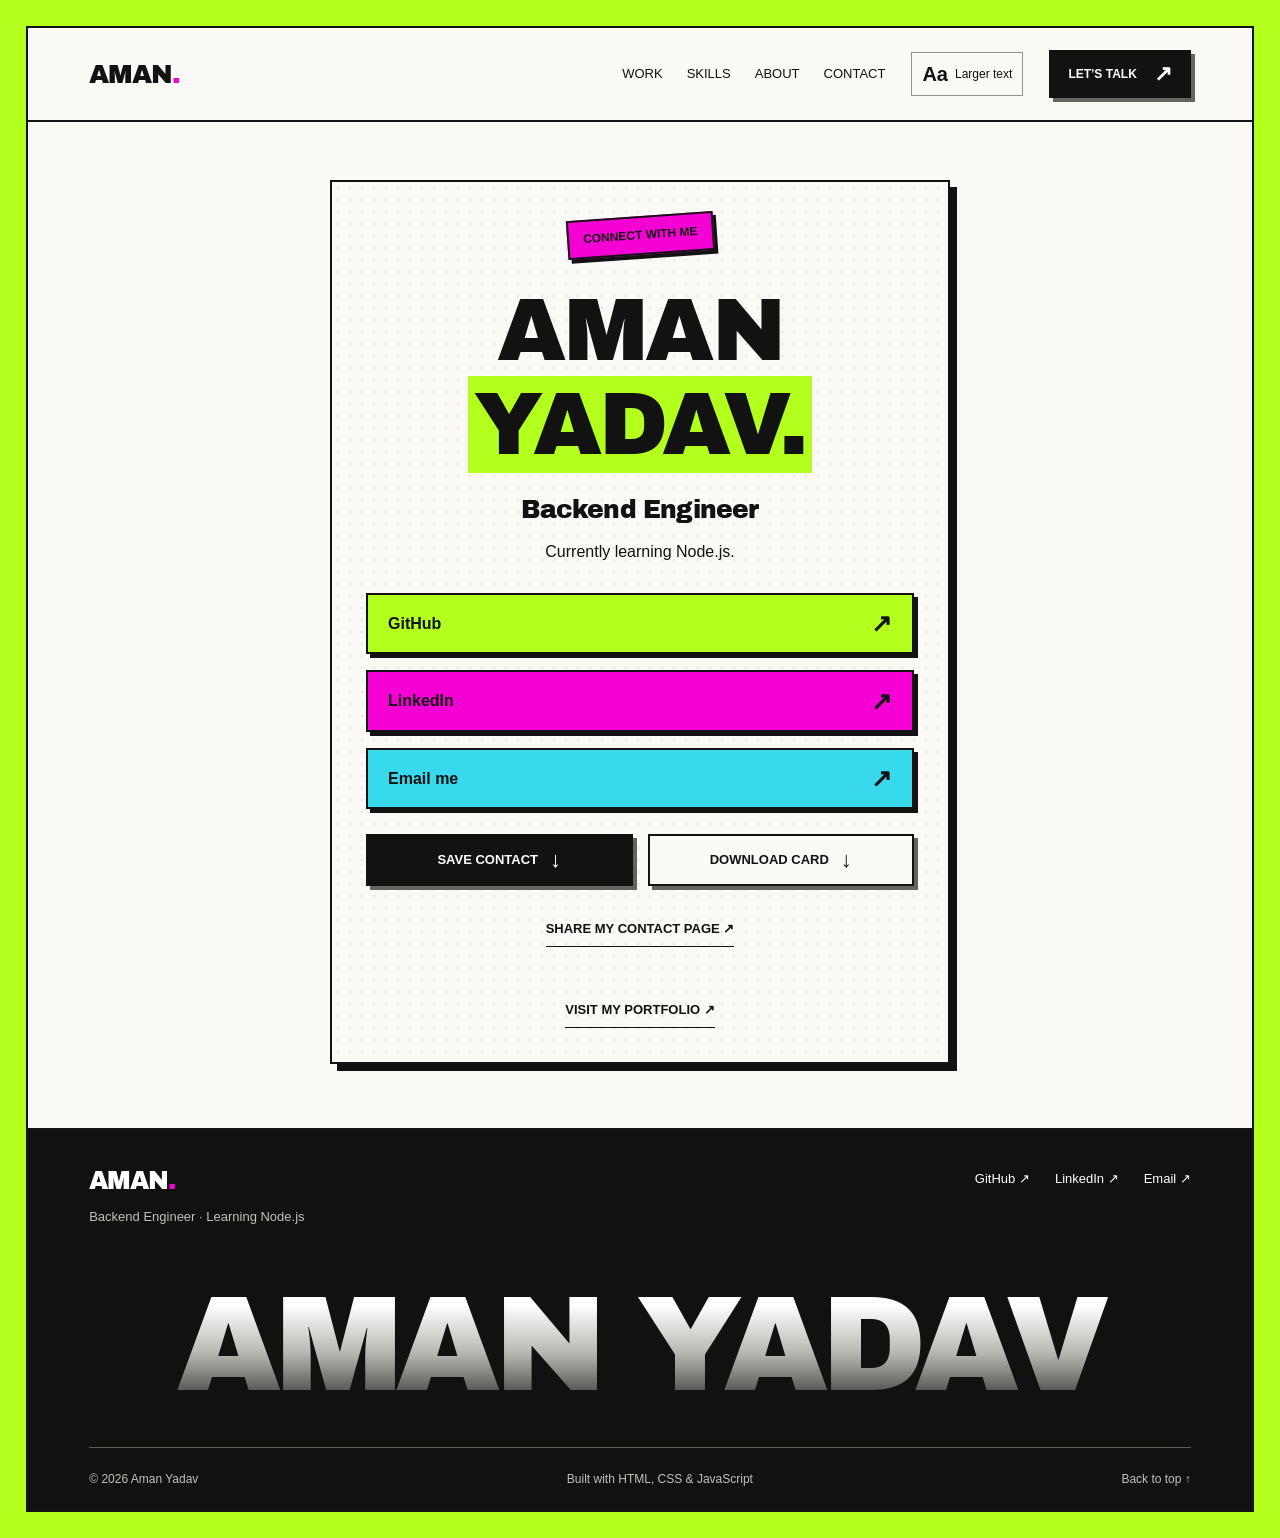
==== connect.html @ 5086cf26 "Update backend profile, add Node.js, and publish a shareable QR contact card" ====
<!doctype html><html lang="en"><head><meta charset="utf-8"><meta name="viewport" content="width=device-width, initial-scale=1"><meta name="description" content="Aman Yadav — Backend Engineer. Currently learning Node.js. Projects, skills, and contact links."><meta name="theme-color" content="#b3ff1e"><title>Connect — Aman Yadav</title><link rel="canonical" href="https://theamanyadav.me/connect.html"><link rel="icon" href="data:image/svg+xml,%3Csvg xmlns='http://www.w3.org/2000/svg' viewBox='0 0 64 64'%3E%3Crect width='64' height='64' fill='%23b3ff1e'/%3E%3Ctext x='32' y='46' text-anchor='middle' font-family='Arial,sans-serif' font-weight='900' font-size='39'%3EA%3C/text%3E%3C/svg%3E"><link rel="preload" href="assets/ArchivoBlack-Regular.ttf" as="font" type="font/ttf" crossorigin><link rel="stylesheet" href="styles.css"></head><body><a class="skip" href="#main">Skip to content</a><div class="scroll-progress" aria-hidden="true"></div><div class="page"><header class="site-header"><a class="identity" href="index.html" aria-label="Aman Yadav, home">AMAN<span class="brand-dot">.</span></a><nav aria-label="Main navigation"><a href="index.html#work">Work</a><a href="skills.html">Skills</a><a href="index.html#about">About</a><a href="index.html#contact">Contact</a></nav><button class="reading-toggle" type="button" aria-pressed="false" aria-label="Use larger text" title="Use larger text"><span aria-hidden="true">Aa</span><span class="reading-label">Larger text</span></button><a class="button button-black header-cta" href="mailto:08amanyadav@gmail.com">LET’S TALK <span aria-hidden="true">↗</span></a></header><main id="main" class="connect-main"><section class="connect-profile dotted" aria-labelledby="connect-title"><p class="sticker sticker-pink">CONNECT WITH ME</p><h1 id="connect-title">AMAN<br><mark>YADAV.</mark></h1><p class="connect-role">Backend Engineer</p><p class="connect-note">Currently learning Node.js.</p><div class="profile-links"><a href="https://github.com/01amanyadav" target="_blank" rel="noopener noreferrer"><span>GitHub</span><span aria-hidden="true">↗</span></a><a href="https://linkedin.com/in/08amanyadav" target="_blank" rel="noopener noreferrer"><span>LinkedIn</span><span aria-hidden="true">↗</span></a><a href="mailto:08amanyadav@gmail.com"><span>Email me</span><span aria-hidden="true">↗</span></a></div><div class="profile-resources"><a class="button button-black" href="assets/aman-yadav.vcf" download="Aman-Yadav.vcf">Save contact <span aria-hidden="true">↓</span></a><a class="button button-white" href="assets/aman-yadav-card.png" download="Aman-Yadav-Card.png">Download card <span aria-hidden="true">↓</span></a></div><button type="button" class="profile-share text-link" data-share-profile>SHARE MY CONTACT PAGE ↗</button><p class="share-status" role="status" aria-live="polite"></p><a class="back-portfolio text-link" href="index.html">VISIT MY PORTFOLIO ↗</a></section></main><footer><div class="footer-top"><a class="identity" href="index.html">AMAN<span class="brand-dot">.</span></a><p>Backend Engineer · Learning Node.js</p><div><a href="https://github.com/01amanyadav" target="_blank" rel="noopener noreferrer">GitHub ↗</a><a href="https://linkedin.com/in/08amanyadav" target="_blank" rel="noopener noreferrer">LinkedIn ↗</a><a href="mailto:08amanyadav@gmail.com">Email ↗</a></div></div><a class="footer-name" href="index.html">AMAN YADAV</a><div class="footer-meta"><span>© <span id="year">2026</span> Aman Yadav</span><span>Built with HTML, CSS & JavaScript</span><a href="#">Back to top ↑</a></div></footer></div><script src="script.js"></script></body></html>
---- styles.css ----
@font-face{font-family:"Archivo Black";src:url("assets/ArchivoBlack-Regular.ttf") format("truetype");font-weight:900;font-display:swap}
:root{--lime:#b3ff1e;--pink:#f400d5;--cyan:#38d9ed;--yellow:#ffe63b;--ink:#121212;--paper:#faf9f6;--line:2px solid var(--ink);--display:"Archivo Black","Arial Black",Arial,sans-serif;--copy:16px;--label:12px;color-scheme:light}
:root.larger-text{--copy:18px;--label:14px}
*{box-sizing:border-box}html{scroll-behavior:smooth;scroll-padding-top:30px}body{margin:0;padding:26px;background:var(--lime);color:var(--ink);font:var(--copy)/1.7 Arial,Helvetica,sans-serif;-webkit-font-smoothing:antialiased}a{color:inherit;text-decoration:none}button{font:inherit;color:inherit;cursor:pointer}button,a,summary{-webkit-tap-highlight-color:transparent}a:focus-visible,button:focus-visible,summary:focus-visible{outline:3px solid var(--ink);outline-offset:5px}footer a:focus-visible{outline-color:var(--lime)}h1,h2,h3,p{margin:0}h1,h2,h3{font-family:var(--display);font-weight:900;line-height:1.08;letter-spacing:-1.5px}mark{background:var(--lime);color:var(--ink);padding:0 .07em;box-decoration-break:clone;-webkit-box-decoration-break:clone}mark.pink{background:var(--pink);color:var(--ink)}mark.cyan{background:var(--cyan)}.pink-text{color:var(--pink)}.page{max-width:1440px;margin:auto;background:var(--paper);border:var(--line)}.skip{position:fixed;left:30px;top:-100px;background:var(--ink);color:white;padding:12px;z-index:50}.skip:focus{top:16px}.dotted{background-image:radial-gradient(#17171713 1px,transparent 1px);background-size:12px 12px}.eyebrow{display:inline-block;font-size:var(--label);font-weight:700;line-height:1.6;letter-spacing:.4px;text-transform:uppercase}
.scroll-progress{position:fixed;top:0;left:0;width:100%;height:5px;background:var(--pink);transform:scaleX(var(--progress,0));transform-origin:left;z-index:30;pointer-events:none}
.button{display:inline-flex;align-items:center;justify-content:center;gap:22px;border:var(--line);padding:15px 21px;font-size:calc(var(--label) + 1px);line-height:1.5;font-weight:700;box-shadow:4px 4px 0 #636360;text-transform:uppercase;white-space:normal;text-align:center;min-height:48px}.button span{font-size:22px;line-height:1}.button-black{background:var(--ink);color:white}.button-white{background:var(--paper);color:var(--ink)}.button:hover{background:var(--pink);color:var(--ink)}.text-link{display:inline-block;font-size:calc(var(--label) + 1px);font-weight:700;line-height:1.8;border-bottom:1px solid;padding-bottom:5px}.text-link:hover{background:var(--lime)}.site-header{min-height:94px;display:flex;align-items:center;padding:20px 5%;gap:26px;border-bottom:var(--line);background:var(--paper)}.identity{font-family:var(--display);font-size:26px;font-weight:900;line-height:1;letter-spacing:-1px;margin-right:auto}.brand-dot{color:var(--pink)}nav{display:flex;gap:24px;align-items:center}nav a{font-size:calc(var(--label) + 1px);text-transform:uppercase;line-height:1.5;padding:10px 0}nav a:hover,nav a[aria-current]{box-shadow:0 3px 0 var(--pink)}.header-cta{font-size:var(--label);padding:11px 17px;gap:17px}.reading-toggle{display:flex;align-items:center;justify-content:center;gap:7px;min-height:44px;padding:8px 10px;background:transparent;border:1px solid #92938b;white-space:nowrap}.reading-toggle>span:first-child{font-weight:700;font-size:20px;line-height:1}.reading-label{font-size:12px}.reading-toggle[aria-pressed=true]{background:var(--lime);border-color:var(--ink)}
.hero{padding:66px 6% 0;text-align:center;overflow:hidden}.sticker{display:inline-block;padding:8px 14px;border:var(--line);box-shadow:3px 4px 0 var(--ink);font-size:var(--label);line-height:1.6;font-weight:700}.sticker-pink{background:var(--pink);color:var(--ink);transform:rotate(-4deg)}.hero-sticker{margin-bottom:28px}.hero-sticker span{font-size:18px;margin-right:7px}.hero h1{font-size:clamp(45px,6.7vw,91px);line-height:1.07;letter-spacing:-2.7px}.hero h1 mark{display:inline-block;line-height:1.1;margin-top:3px;padding:0 7px 5px}.hero-copy{max-width:690px;margin:29px auto 28px;color:#4f514b;font-size:var(--copy);line-height:1.85}.hero-actions{display:flex;justify-content:center;gap:20px;flex-wrap:wrap}.hero-footnote{font-size:var(--label);font-weight:700;line-height:1.8;color:#50534a;margin:24px 0 29px}.hero-connect{display:flex;align-items:center;justify-content:center;gap:16px;flex-wrap:wrap;font-size:var(--copy);padding:22px 0 13px}.ticker{display:flex;gap:28px;align-items:center;justify-content:center;overflow:hidden;padding:15px 0;background:var(--lime);border-top:var(--line);border-bottom:var(--line);font-size:var(--label);font-weight:700;line-height:1.6;white-space:nowrap;margin-top:42px}.ticker>*{flex-shrink:0}.ticker b{font-size:22px;line-height:1}
.section{padding:80px 6% 0}.section-head{display:flex;justify-content:space-between;align-items:end;gap:30px;margin-bottom:35px}.section-head .eyebrow,.about .eyebrow{border:1px solid #92938b;padding:4px 8px;margin-bottom:20px}h2{font-size:clamp(30px,3.35vw,46px)}
.live-project{display:grid;grid-template-columns:1fr 1.15fr;border:var(--line);box-shadow:6px 6px 0 var(--ink);background:white}.site-art{position:relative;display:flex;flex-direction:column;justify-content:space-between;align-items:start;padding:32px;background:var(--pink);border-right:var(--line);min-height:470px;overflow:hidden}.site-art-label,.site-art-domain{position:relative;z-index:1;font-size:var(--label);font-weight:700;letter-spacing:.2px}.site-art-name{position:relative;z-index:1;font:900 clamp(55px,7.4vw,99px)/.95 var(--display);letter-spacing:-4px;margin:30px 0}.site-art-name>span{color:var(--lime)}.site-art-spark{position:absolute;bottom:28px;right:22px;font-size:120px;line-height:1;color:var(--lime)}.live-project-content{min-width:0;padding:34px}.project-state{display:inline-block;font-size:var(--label);font-weight:700;border:1px solid;padding:3px 9px;background:var(--lime);margin-bottom:22px}.project-state>span{font-size:10px;margin-right:5px}.live-project h3{font-size:clamp(25px,2.7vw,37px);letter-spacing:-1px;margin-bottom:19px}.live-project p{font-size:var(--copy);line-height:1.85;color:#4f514b}.project-tags{list-style:none;display:flex;gap:10px;flex-wrap:wrap;padding:0;margin:21px 0 26px}.project-tags li{border:1px solid #92938b;padding:4px 9px;font-size:var(--label);font-weight:700}.project-details{margin-top:28px;border-top:var(--line)}summary{cursor:pointer;list-style:none}summary::-webkit-details-marker{display:none}.project-details summary,.skill-detail summary{display:flex;align-items:center;justify-content:space-between;gap:15px;font-size:calc(var(--label) + 2px);font-weight:700;line-height:1.6;padding:17px 0}.project-details summary>span,.skill-detail summary>span{display:flex;align-items:center;justify-content:center;min-width:28px;height:28px;background:var(--lime);border:1px solid;font-size:23px;line-height:1}.project-details[open] summary>span,.skill-detail[open] summary>span{transform:rotate(45deg)}.project-details[open] summary,.skill-detail[open] summary{border-bottom:1px solid #92938b;margin-bottom:16px}.project-details p+p{margin-top:12px}
.toolkit-grid{display:grid;grid-template-columns:repeat(3,1fr);gap:20px}.tool-card{position:relative;display:block;border:var(--line);box-shadow:4px 4px 0 var(--ink);padding:25px 22px 29px;min-width:0}.lime-card{background:var(--lime);color:var(--ink)}.pink-card{background:var(--pink);color:var(--ink)}.cyan-card{background:var(--cyan);color:var(--ink)}.tool-icon{display:flex;align-items:center;justify-content:center;background:white;border:var(--line);box-shadow:2px 2px 0 var(--ink);width:42px;height:43px;font:bold 16px/1 "Courier New",monospace;margin-bottom:26px;transform:rotate(-5deg)}.tool-card h3{font-size:23px;letter-spacing:-.8px;margin:13px 0}.tool-card p{font-size:var(--copy);line-height:1.8;padding-right:12px}.card-arrow{position:absolute;right:20px;bottom:20px;font-size:29px}.tool-card:hover{box-shadow:6px 6px 0 var(--ink)}
.about{display:grid;grid-template-columns:1.15fr 1fr;gap:8%;padding-bottom:80px;align-items:center}.about h2{margin-bottom:26px}.about-content>p:not(.eyebrow){font-size:var(--copy);line-height:1.85;color:#4f514b;max-width:480px;margin-bottom:19px}.about .text-link{margin-top:10px}.personal-board{position:relative;padding:18px 18px 35px}.name-card{border:var(--line);box-shadow:5px 5px 0 var(--ink);background:var(--lime);padding:27px;transform:rotate(3deg)}.name-card .eyebrow{border:0;padding:0;margin:0}.monogram{position:relative;display:block;font:94px/.95 var(--display);letter-spacing:-7px;margin:29px 0}.monogram>span{position:absolute;right:0;top:0;font:75px/1 Arial,sans-serif;color:var(--pink);letter-spacing:0}.name-card h3{font-size:27px;letter-spacing:-.7px;margin-bottom:13px}.name-card>p:not(.eyebrow){font-size:var(--copy)}.personal-tag{display:block;border-top:1px solid;padding-top:16px;margin-top:23px;font-size:var(--label);font-weight:700;line-height:1.7}.personal-note{position:absolute;right:0;bottom:0;display:flex;gap:12px;background:var(--pink);padding:16px 22px;border:var(--line);box-shadow:4px 4px 0 var(--ink);transform:rotate(-5deg)}.personal-note>span{font-size:35px;line-height:1}.personal-note p{font:14px/1.5 var(--display);letter-spacing:-.2px}.process-strip{background:var(--ink);color:white;padding:58px 6% 64px}.process-strip .eyebrow{color:#c0c3b7;margin-bottom:18px}.process-strip h2{font-size:34px;margin-bottom:35px}.process-grid{display:grid;grid-template-columns:repeat(3,1fr);gap:20px}.process-grid article{border:1px solid #64645d;padding:25px 22px}.process-grid article>span{display:block;color:var(--lime);font:35px/1 "Courier New",monospace;margin-bottom:21px}.process-grid h3{font-size:15px;letter-spacing:-.2px;margin-bottom:14px}.process-grid p{font-size:var(--copy);line-height:1.85;color:#c0c3b7}
.contact{padding:66px 5% 57px;background-color:var(--lime);text-align:center;border-top:var(--line)}.contact .eyebrow{margin-bottom:25px}.contact h2{font-size:clamp(42px,5.7vw,77px);line-height:1.04;letter-spacing:-2px}.contact>p:not(.eyebrow):not(.copy-status){font-size:var(--copy);margin:26px auto 23px}.contact-topics{display:flex;justify-content:center;gap:12px;flex-wrap:wrap;margin-bottom:25px}.topic-button{padding:10px 15px;border:var(--line);background:transparent;font-size:calc(var(--label) + 2px);font-weight:700;min-height:44px}.topic-button[aria-pressed=true]{background:var(--paper);box-shadow:3px 3px 0 var(--ink)}.topic-button:hover{background:var(--paper)}.contact-actions{display:flex;justify-content:center;gap:18px;flex-wrap:wrap}.copy-email{position:relative;isolation:isolate}.email-address{display:inline-block;font-size:var(--copy);font-weight:700;margin-top:25px;word-break:break-word;border-bottom:1px solid}.copy-status{font-size:var(--label);line-height:1.7;min-height:42px;margin:14px auto 0;max-width:460px}.confetti{position:absolute;width:8px;height:12px;left:50%;top:0;pointer-events:none;z-index:3}
footer{background:#111;color:white;padding:38px 5% 0;border-top:var(--line);overflow:hidden}.footer-top{display:grid;grid-template-columns:1fr 1fr;gap:13px}.footer-top .identity{font-size:25px}.footer-top p{font-size:calc(var(--label) + 1px);color:#c0c3b7}.footer-top>div{grid-column:2;grid-row:1/3;display:flex;justify-content:end;align-items:start;gap:25px;font-size:calc(var(--label) + 1px)}.footer-top a:hover{color:var(--lime)}.footer-name{display:block;white-space:nowrap;text-align:center;font:900 clamp(45px,10.6vw,146px)/1.2 var(--display);letter-spacing:-.055em;margin:36px -2% 20px;background:linear-gradient(#fff 25%,#b6b6b1 55%,#111 95%);-webkit-background-clip:text;background-clip:text;color:transparent}.footer-meta{border-top:1px solid #595b53;display:flex;justify-content:space-between;flex-wrap:wrap;gap:14px;padding:21px 0;font-size:var(--label);line-height:1.7;color:#c0c3b7}.footer-meta a:hover{color:var(--lime)}
@keyframes enter{from{opacity:0;transform:translateY(12px)}to{opacity:1;transform:translateY(0)}}
@media(prefers-reduced-motion:no-preference){.hero h1,.hero-copy,.hero-actions{animation:enter .65s both}.hero-copy{animation-delay:.1s}.hero-actions{animation-delay:.18s}.button,.tool-card,.topic-button{transition:transform .18s,box-shadow .18s,background .18s}.button:hover{transform:translate(2px,2px);box-shadow:2px 2px 0 var(--ink)}.tool-card:hover{transform:translate(-2px,-2px)}details[open]>div,details[open]>p{animation:enter .3s both}.name-card{transition:transform .22s ease}.name-card:hover{transform:rotate(0deg) translateY(-5px)}}
@media(min-width:1500px){body{padding:45px}.hero h1{font-size:91px}}
@media(max-width:1100px){body{padding:18px}.site-header{padding:18px 4%;gap:20px}.reading-label{display:none}.reading-toggle{min-width:44px;padding:8px}.header-cta{gap:12px;padding:11px 14px}nav{gap:20px}.hero{padding-top:56px}.hero h1{font-size:7vw}.section{padding-top:65px}.section-head{gap:24px}.live-project-content{padding:28px}.site-art{padding:26px;min-height:450px}.site-art-name{font-size:7.1vw}.about{gap:5%;padding-bottom:65px}.personal-board{padding-left:10px;padding-right:10px}.name-card{padding:23px}.monogram{font-size:82px}.monogram>span{font-size:68px}.tool-card{padding:23px 18px}.tool-card h3{font-size:20px}.tool-card p{font-size:15px}.larger-text .tool-card p{font-size:18px}}
@media(max-width:760px){body{padding:12px}.site-header{flex-wrap:wrap;padding:17px 5% 0;gap:14px}.identity{font-size:24px}.header-cta{font-size:12px;min-height:44px;padding:10px 12px}.reading-toggle{height:44px;min-width:44px}nav{order:4;flex-basis:100%;justify-content:space-between;margin:2px -5.6% 0;padding:10px 5.6%;border-top:1px solid #c6c7bd;gap:14px}nav a{font-size:calc(var(--label) + 1px);padding:8px 0}.hero{padding:43px 5% 0}.hero-sticker{padding:7px 10px;margin-bottom:27px}.hero h1{font-size:8.4vw;letter-spacing:-1.5px}.hero-copy{max-width:500px;margin:25px auto}.hero-copy br{display:none}.hero-actions{gap:16px}.hero-footnote{margin:24px 0}.hero-connect{display:block;padding-top:10px}.hero-connect>span{display:block;margin-bottom:9px}.ticker{margin-top:30px;justify-content:start;gap:23px;padding:13px 19px}.section{padding:49px 6% 0}.section-head{display:block;margin-bottom:28px}.section-head .eyebrow,.about .eyebrow{margin-bottom:19px}.section-head>.text-link{margin-top:23px}h2{font-size:clamp(27px,5.4vw,40px);letter-spacing:-1.2px}.live-project{grid-template-columns:1fr}.site-art{border-right:0;border-bottom:var(--line);min-height:330px;padding:28px}.site-art-name{font-size:85px;margin:21px 0;letter-spacing:-4px}.site-art-spark{font-size:116px;bottom:31px;right:33px}.live-project-content{padding:30px}.live-project h3{font-size:30px}.toolkit-grid{grid-template-columns:1fr;gap:22px}.tool-card{padding:25px;min-height:221px}.tool-card h3{font-size:28px;margin-top:14px}.tool-card p{font-size:var(--copy)}.tool-icon{position:absolute;right:25px;top:25px;margin:0}.card-arrow{right:25px;bottom:24px}.about{grid-template-columns:1fr;gap:30px;padding-bottom:56px}.about-content>p:not(.eyebrow){max-width:600px}.personal-board{max-width:390px;width:100%;margin:auto;padding:16px 22px 37px}.name-card{padding:27px}.monogram{font-size:94px}.monogram>span{font-size:80px}.process-strip{padding:45px 6% 49px}.process-strip h2{font-size:30px;margin-bottom:31px}.process-grid{grid-template-columns:1fr;gap:16px}.process-grid article{display:grid;grid-template-columns:45px 1fr;column-gap:18px;padding:23px}.process-grid article>span{grid-row:1/3;margin:0;font-size:33px}.process-grid h3{font-size:16px;margin:0 0 9px}.contact{padding:48px 6% 45px}.contact h2{font-size:9vw;letter-spacing:-1.5px}.contact .eyebrow{max-width:330px}.footer-top>div{font-size:calc(var(--label) + 1px);gap:18px}.footer-name{font-size:10.8vw;margin-top:35px}.footer-meta>span:nth-child(2){display:none}}
@media(max-width:480px){body{padding:9px}.site-header{gap:10px;padding-top:15px}.identity{font-size:23px}.header-cta{padding:9px 10px;font-size:11px;gap:8px}.hero{padding-top:36px}.hero-sticker{font-size:12px;max-width:95%;line-height:1.7}.hero-sticker span{display:none}.hero h1{font-size:8.3vw;letter-spacing:-1px}.hero h1 mark{padding:1px 4px 3px}.hero-copy{line-height:1.85}.hero-actions{display:grid;grid-template-columns:1fr;gap:18px}.hero-actions .button{font-size:13px;min-height:50px}.hero-footnote{font-size:12px;line-height:2;max-width:270px;margin:25px auto}.hero-connect .text-link{font-size:12px}.section{padding-top:44px}h2{font-size:6.2vw;letter-spacing:-.7px}.section-head .eyebrow,.about .eyebrow{font-size:12px}.section-head{margin-bottom:25px}.site-art{padding:24px;min-height:310px}.site-art-name{font-size:clamp(50px,16vw,70px)}.site-art-spark{font-size:96px;right:18px;bottom:30px}.site-art-domain{font-size:12px}.live-project-content{padding:25px 21px}.live-project h3{font-size:27px}.live-project .button{width:100%;font-size:12px}.project-details summary{font-size:14px}.larger-text .project-details summary{font-size:16px}.about h2{font-size:7vw}.about .text-link{font-size:12px}.personal-board{padding-left:8px;padding-right:8px;max-width:320px}.name-card{padding:22px}.name-card .eyebrow{font-size:12px}.monogram{font-size:82px;letter-spacing:-5px}.monogram>span{font-size:66px}.name-card h3{font-size:26px}.personal-tag{font-size:12px}.personal-note{right:0;padding:14px 18px}.process-strip h2{font-size:6.8vw}.contact{padding-top:41px}.contact h2{font-size:9.7vw;letter-spacing:-1px}.contact .eyebrow{font-size:12px}.contact-topics{gap:10px}.topic-button{font-size:13px;padding:9px 12px}.contact-actions{display:grid;grid-template-columns:1fr;gap:17px}.contact .button{width:100%}.contact .email-address{font-size:16px}.larger-text .email-address{font-size:18px}.copy-status{font-size:12px}.larger-text .copy-status{font-size:14px}footer{padding-top:32px}.footer-top{display:block}.footer-top p{margin-top:13px}.footer-top>div{justify-content:start;flex-wrap:wrap;gap:24px;margin-top:24px}.footer-name{font-size:10.6vw;margin:30px -1% 20px;letter-spacing:-.06em}}
@media(prefers-reduced-motion:reduce){html{scroll-behavior:auto}*,*::before,*::after{animation:none!important;transition:none!important}}

/* Backend profile and shareable contact card. */
.hero{padding-bottom:47px}.hero-role{font-family:var(--display);font-size:clamp(22px,3vw,38px);line-height:1.2;letter-spacing:-.8px;margin:24px 0 0}.hero-copy{margin-top:18px;max-width:620px}.hero-footnote,.hero-connect{display:none}.ticker{margin-top:0}
.toolkit-grid{grid-template-columns:repeat(2,minmax(0,1fr))}.node-card{background:var(--ink);color:var(--paper)}.node-card .tool-icon{color:var(--ink)}.node-card .tool-icon,.node-card .skill-symbol{color:var(--lime)}.node-card .tool-icon{background:var(--ink);border-color:var(--paper);box-shadow:2px 2px 0 var(--lime)}.node-card .card-arrow{color:var(--lime)}.node-card:focus-visible{outline-color:var(--pink)}
.about{grid-template-columns:1fr 1.1fr;gap:6%;align-items:center}.connection-card{border:var(--line);box-shadow:7px 7px 0 var(--ink);background:var(--lime);padding:28px;min-width:0}.connect-card-heading{display:flex;align-items:center;justify-content:space-between;gap:15px;margin-bottom:20px}.connect-card-heading .eyebrow{margin:0;border:0;padding:0}.connect-card-heading>a{display:flex;align-items:center;justify-content:center;width:36px;height:36px;border:var(--line);background:var(--pink);font-size:24px;line-height:1}.connection-card h3{font-size:30px;letter-spacing:-1px;line-height:1.2}.connect-card-role{font-size:var(--copy);font-weight:700;margin-top:7px}.connect-card-links{display:flex;flex-wrap:wrap;gap:17px;margin:18px 0 23px;font-size:calc(var(--label) + 2px);font-weight:700}.connect-card-links a{border-bottom:1px solid}.connect-card-links a:hover{background:var(--paper)}.card-qr{margin:0;text-align:center;border:var(--line);background:white;padding:17px}.card-qr>a{display:block;width:176px;height:176px;margin:auto}.card-qr img{display:block;width:176px;height:176px;max-width:100%;object-fit:contain;image-rendering:pixelated}.card-qr figcaption{font-size:var(--label);font-weight:700;margin-top:8px;line-height:1.6}.card-actions{display:grid;grid-template-columns:1fr 1fr;gap:13px;margin-top:22px}.card-actions .button{font-size:12px;gap:10px;padding:12px 9px;min-width:0}.connection-card .save-contact{margin-top:19px;font-size:var(--label)}.share-status{font-size:var(--label);line-height:1.7;min-height:22px;margin-top:12px;overflow-wrap:anywhere}.profile-share{border-top:0;border-left:0;border-right:0;background:transparent;padding:6px 0;cursor:pointer}
.connect-main{padding:58px 6% 64px}.connect-profile{max-width:620px;margin:auto;padding:34px;border:var(--line);box-shadow:7px 7px 0 var(--ink);text-align:center}.connect-profile .sticker{margin-bottom:29px}.connect-profile h1{font-size:clamp(54px,7vw,89px);line-height:1.05;letter-spacing:-2.5px}.connect-role{font-family:var(--display);font-size:25px;line-height:1.2;letter-spacing:-.8px;margin:24px 0 13px}.connect-note{font-size:var(--copy);margin-bottom:28px}.profile-links{display:grid;gap:16px}.profile-links>a{display:flex;align-items:center;justify-content:space-between;border:var(--line);box-shadow:4px 4px 0 var(--ink);background:var(--lime);padding:15px 20px;font-weight:700}.profile-links>a:nth-child(2){background:var(--pink)}.profile-links>a:nth-child(3){background:var(--cyan)}.profile-links>a:hover{background:var(--paper)}.profile-links>a>span:last-child{font-size:25px;line-height:1}.profile-resources{display:grid;grid-template-columns:1fr 1fr;gap:15px;margin:25px 0}.profile-resources .button{gap:12px;padding:13px 12px;font-size:13px}.back-portfolio{margin-top:17px}
@media(max-width:900px){.about{grid-template-columns:1fr;gap:32px}.connection-card{max-width:510px;width:100%;margin:auto}}
@media(max-width:760px){.hero{padding-bottom:39px}.hero-role{font-size:26px}.toolkit-grid{grid-template-columns:1fr}.connect-main{padding:40px 6% 49px}.connect-profile{padding:28px}.connect-profile h1{font-size:64px}.profile-resources{grid-template-columns:1fr}}
@media(max-width:480px){.hero-role{font-size:23px;letter-spacing:-.6px}.hero-copy{margin:18px auto 26px}.connection-card{padding:22px 18px;box-shadow:5px 5px 0 var(--ink)}.connection-card h3{font-size:27px}.connect-card-heading .eyebrow{font-size:12px}.card-actions{grid-template-columns:1fr;gap:15px}.card-actions .button{font-size:13px}.card-qr{padding:12px 8px}.card-qr>a,.card-qr img{width:164px;height:164px}.connect-card-links{font-size:14px;gap:15px}.connect-profile{padding:27px 19px}.connect-profile h1{font-size:17vw;letter-spacing:-1.6px}.connect-profile .sticker{font-size:12px}.connect-role{font-size:22px}.profile-links>a{padding:15px 17px}}
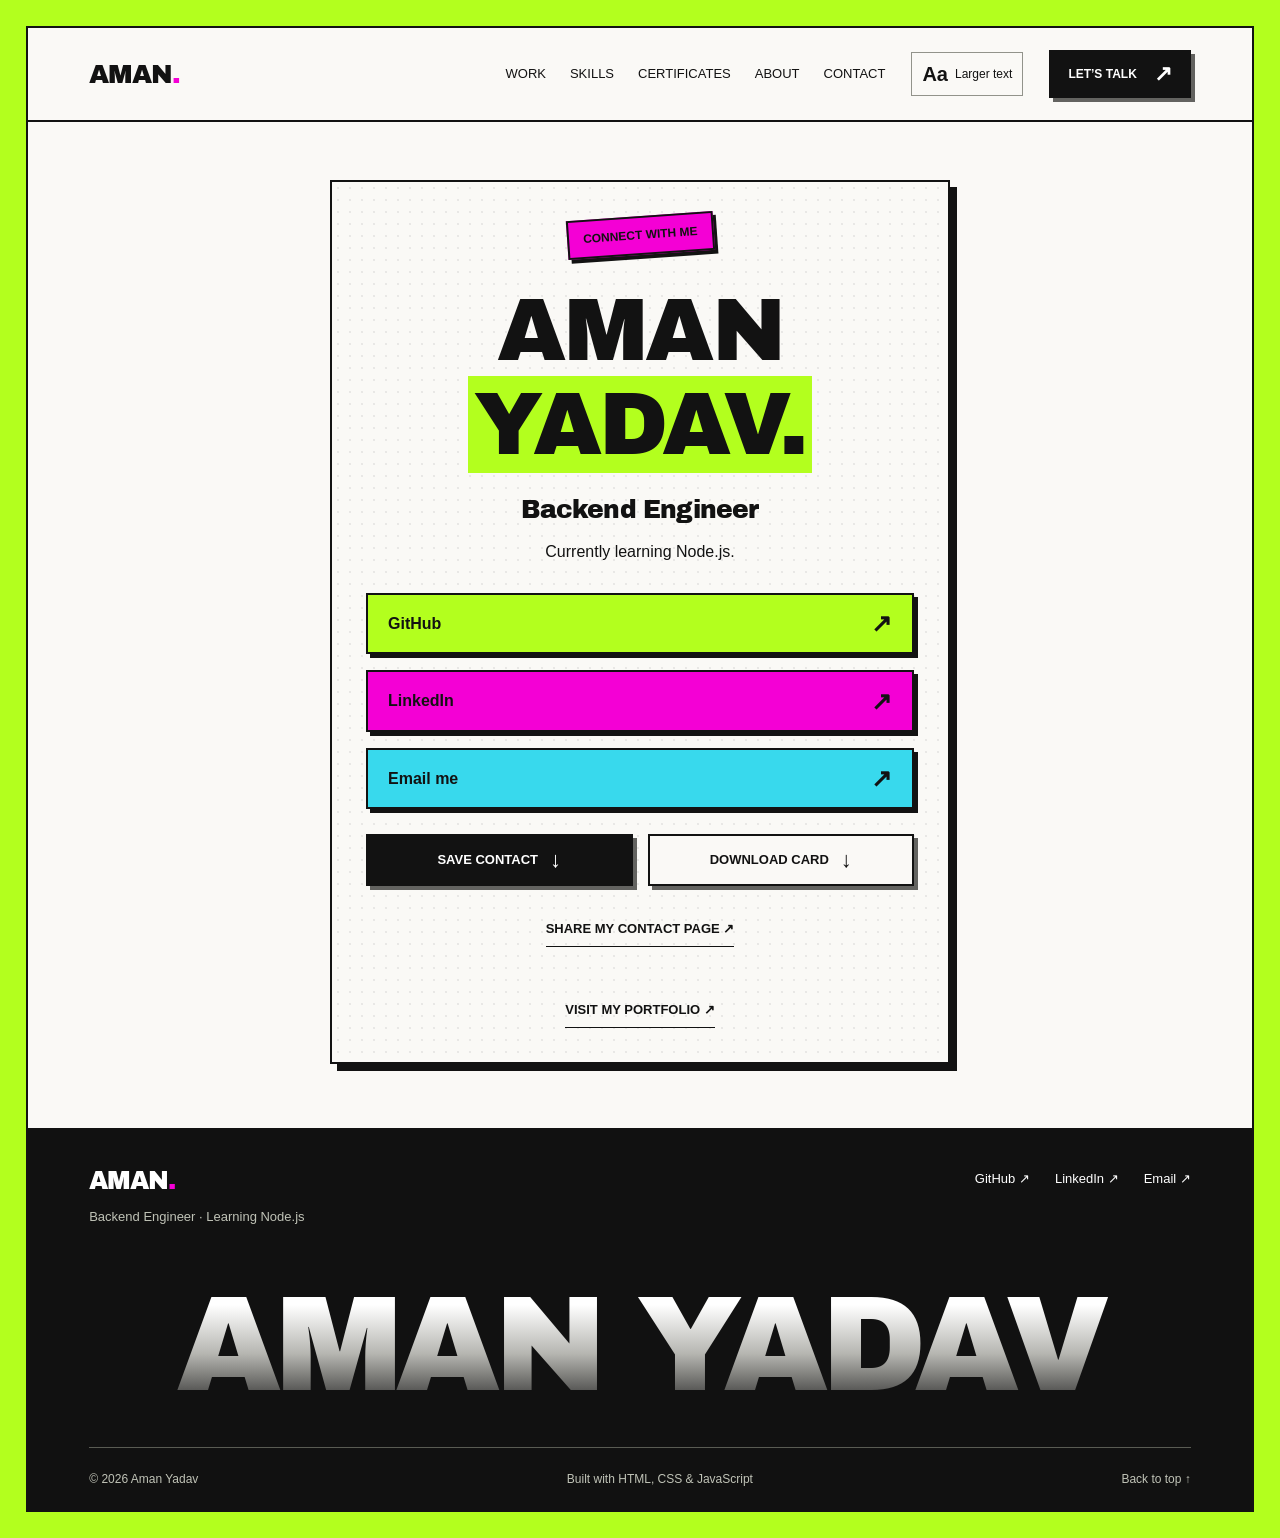
==== commit 2e12ebe7: "Add categorized certificates grid with saved drag order and PDF previews" ====
--- a/connect.html
+++ b/connect.html
@@ -1 +1 @@
-<!doctype html><html lang="en"><head><meta charset="utf-8"><meta name="viewport" content="width=device-width, initial-scale=1"><meta name="description" content="Aman Yadav — Backend Engineer. Currently learning Node.js. Projects, skills, and contact links."><meta name="theme-color" content="#b3ff1e"><title>Connect — Aman Yadav</title><link rel="canonical" href="https://theamanyadav.me/connect.html"><link rel="icon" href="data:image/svg+xml,%3Csvg xmlns='http://www.w3.org/2000/svg' viewBox='0 0 64 64'%3E%3Crect width='64' height='64' fill='%23b3ff1e'/%3E%3Ctext x='32' y='46' text-anchor='middle' font-family='Arial,sans-serif' font-weight='900' font-size='39'%3EA%3C/text%3E%3C/svg%3E"><link rel="preload" href="assets/ArchivoBlack-Regular.ttf" as="font" type="font/ttf" crossorigin><link rel="stylesheet" href="styles.css"></head><body><a class="skip" href="#main">Skip to content</a><div class="scroll-progress" aria-hidden="true"></div><div class="page"><header class="site-header"><a class="identity" href="index.html" aria-label="Aman Yadav, home">AMAN<span class="brand-dot">.</span></a><nav aria-label="Main navigation"><a href="index.html#work">Work</a><a href="skills.html">Skills</a><a href="index.html#about">About</a><a href="index.html#contact">Contact</a></nav><button class="reading-toggle" type="button" aria-pressed="false" aria-label="Use larger text" title="Use larger text"><span aria-hidden="true">Aa</span><span class="reading-label">Larger text</span></button><a class="button button-black header-cta" href="mailto:08amanyadav@gmail.com">LET’S TALK <span aria-hidden="true">↗</span></a></header><main id="main" class="connect-main"><section class="connect-profile dotted" aria-labelledby="connect-title"><p class="sticker sticker-pink">CONNECT WITH ME</p><h1 id="connect-title">AMAN<br><mark>YADAV.</mark></h1><p class="connect-role">Backend Engineer</p><p class="connect-note">Currently learning Node.js.</p><div class="profile-links"><a href="https://github.com/01amanyadav" target="_blank" rel="noopener noreferrer"><span>GitHub</span><span aria-hidden="true">↗</span></a><a href="https://linkedin.com/in/08amanyadav" target="_blank" rel="noopener noreferrer"><span>LinkedIn</span><span aria-hidden="true">↗</span></a><a href="mailto:08amanyadav@gmail.com"><span>Email me</span><span aria-hidden="true">↗</span></a></div><div class="profile-resources"><a class="button button-black" href="assets/aman-yadav.vcf" download="Aman-Yadav.vcf">Save contact <span aria-hidden="true">↓</span></a><a class="button button-white" href="assets/aman-yadav-card.png" download="Aman-Yadav-Card.png">Download card <span aria-hidden="true">↓</span></a></div><button type="button" class="profile-share text-link" data-share-profile>SHARE MY CONTACT PAGE ↗</button><p class="share-status" role="status" aria-live="polite"></p><a class="back-portfolio text-link" href="index.html">VISIT MY PORTFOLIO ↗</a></section></main><footer><div class="footer-top"><a class="identity" href="index.html">AMAN<span class="brand-dot">.</span></a><p>Backend Engineer · Learning Node.js</p><div><a href="https://github.com/01amanyadav" target="_blank" rel="noopener noreferrer">GitHub ↗</a><a href="https://linkedin.com/in/08amanyadav" target="_blank" rel="noopener noreferrer">LinkedIn ↗</a><a href="mailto:08amanyadav@gmail.com">Email ↗</a></div></div><a class="footer-name" href="index.html">AMAN YADAV</a><div class="footer-meta"><span>© <span id="year">2026</span> Aman Yadav</span><span>Built with HTML, CSS & JavaScript</span><a href="#">Back to top ↑</a></div></footer></div><script src="script.js"></script></body></html>
+<!doctype html><html lang="en"><head><meta charset="utf-8"><meta name="viewport" content="width=device-width, initial-scale=1"><meta name="description" content="Aman Yadav — Backend Engineer. Currently learning Node.js. Projects, skills, and contact links."><meta name="theme-color" content="#b3ff1e"><title>Connect — Aman Yadav</title><link rel="canonical" href="https://theamanyadav.me/connect.html"><link rel="icon" href="data:image/svg+xml,%3Csvg xmlns='http://www.w3.org/2000/svg' viewBox='0 0 64 64'%3E%3Crect width='64' height='64' fill='%23b3ff1e'/%3E%3Ctext x='32' y='46' text-anchor='middle' font-family='Arial,sans-serif' font-weight='900' font-size='39'%3EA%3C/text%3E%3C/svg%3E"><link rel="preload" href="assets/ArchivoBlack-Regular.ttf" as="font" type="font/ttf" crossorigin><link rel="stylesheet" href="styles.css"></head><body><a class="skip" href="#main">Skip to content</a><div class="scroll-progress" aria-hidden="true"></div><div class="page"><header class="site-header"><a class="identity" href="index.html" aria-label="Aman Yadav, home">AMAN<span class="brand-dot">.</span></a><nav aria-label="Main navigation"><a href="index.html#work">Work</a><a href="skills.html">Skills</a><a href="certificates.html">Certificates</a><a href="index.html#about">About</a><a href="index.html#contact">Contact</a></nav><button class="reading-toggle" type="button" aria-pressed="false" aria-label="Use larger text" title="Use larger text"><span aria-hidden="true">Aa</span><span class="reading-label">Larger text</span></button><a class="button button-black header-cta" href="mailto:08amanyadav@gmail.com">LET’S TALK <span aria-hidden="true">↗</span></a></header><main id="main" class="connect-main"><section class="connect-profile dotted" aria-labelledby="connect-title"><p class="sticker sticker-pink">CONNECT WITH ME</p><h1 id="connect-title">AMAN<br><mark>YADAV.</mark></h1><p class="connect-role">Backend Engineer</p><p class="connect-note">Currently learning Node.js.</p><div class="profile-links"><a href="https://github.com/01amanyadav" target="_blank" rel="noopener noreferrer"><span>GitHub</span><span aria-hidden="true">↗</span></a><a href="https://linkedin.com/in/08amanyadav" target="_blank" rel="noopener noreferrer"><span>LinkedIn</span><span aria-hidden="true">↗</span></a><a href="mailto:08amanyadav@gmail.com"><span>Email me</span><span aria-hidden="true">↗</span></a></div><div class="profile-resources"><a class="button button-black" href="assets/aman-yadav.vcf" download="Aman-Yadav.vcf">Save contact <span aria-hidden="true">↓</span></a><a class="button button-white" href="assets/aman-yadav-card.png" download="Aman-Yadav-Card.png">Download card <span aria-hidden="true">↓</span></a></div><button type="button" class="profile-share text-link" data-share-profile>SHARE MY CONTACT PAGE ↗</button><p class="share-status" role="status" aria-live="polite"></p><a class="back-portfolio text-link" href="index.html">VISIT MY PORTFOLIO ↗</a></section></main><footer><div class="footer-top"><a class="identity" href="index.html">AMAN<span class="brand-dot">.</span></a><p>Backend Engineer · Learning Node.js</p><div><a href="https://github.com/01amanyadav" target="_blank" rel="noopener noreferrer">GitHub ↗</a><a href="https://linkedin.com/in/08amanyadav" target="_blank" rel="noopener noreferrer">LinkedIn ↗</a><a href="mailto:08amanyadav@gmail.com">Email ↗</a></div></div><a class="footer-name" href="index.html">AMAN YADAV</a><div class="footer-meta"><span>© <span id="year">2026</span> Aman Yadav</span><span>Built with HTML, CSS & JavaScript</span><a href="#">Back to top ↑</a></div></footer></div><script src="script.js"></script></body></html>
--- a/styles.css
+++ b/styles.css
@@ -27,3 +27,8 @@
 @media(max-width:900px){.about{grid-template-columns:1fr;gap:32px}.connection-card{max-width:510px;width:100%;margin:auto}}
 @media(max-width:760px){.hero{padding-bottom:39px}.hero-role{font-size:26px}.toolkit-grid{grid-template-columns:1fr}.connect-main{padding:40px 6% 49px}.connect-profile{padding:28px}.connect-profile h1{font-size:64px}.profile-resources{grid-template-columns:1fr}}
 @media(max-width:480px){.hero-role{font-size:23px;letter-spacing:-.6px}.hero-copy{margin:18px auto 26px}.connection-card{padding:22px 18px;box-shadow:5px 5px 0 var(--ink)}.connection-card h3{font-size:27px}.connect-card-heading .eyebrow{font-size:12px}.card-actions{grid-template-columns:1fr;gap:15px}.card-actions .button{font-size:13px}.card-qr{padding:12px 8px}.card-qr>a,.card-qr img{width:164px;height:164px}.connect-card-links{font-size:14px;gap:15px}.connect-profile{padding:27px 19px}.connect-profile h1{font-size:17vw;letter-spacing:-1.6px}.connect-profile .sticker{font-size:12px}.connect-role{font-size:22px}.profile-links>a{padding:15px 17px}}
+
+/* Keep the expanded navigation usable on smaller screens. */
+.site-header nav{flex-wrap:wrap}
+@media(max-width:1100px){.site-header{column-gap:17px}.site-header nav{column-gap:17px}}
+@media(max-width:480px){.site-header nav{justify-content:space-between;column-gap:12px;row-gap:2px}.site-header nav a{font-size:var(--label);min-height:40px;display:flex;align-items:center}}
